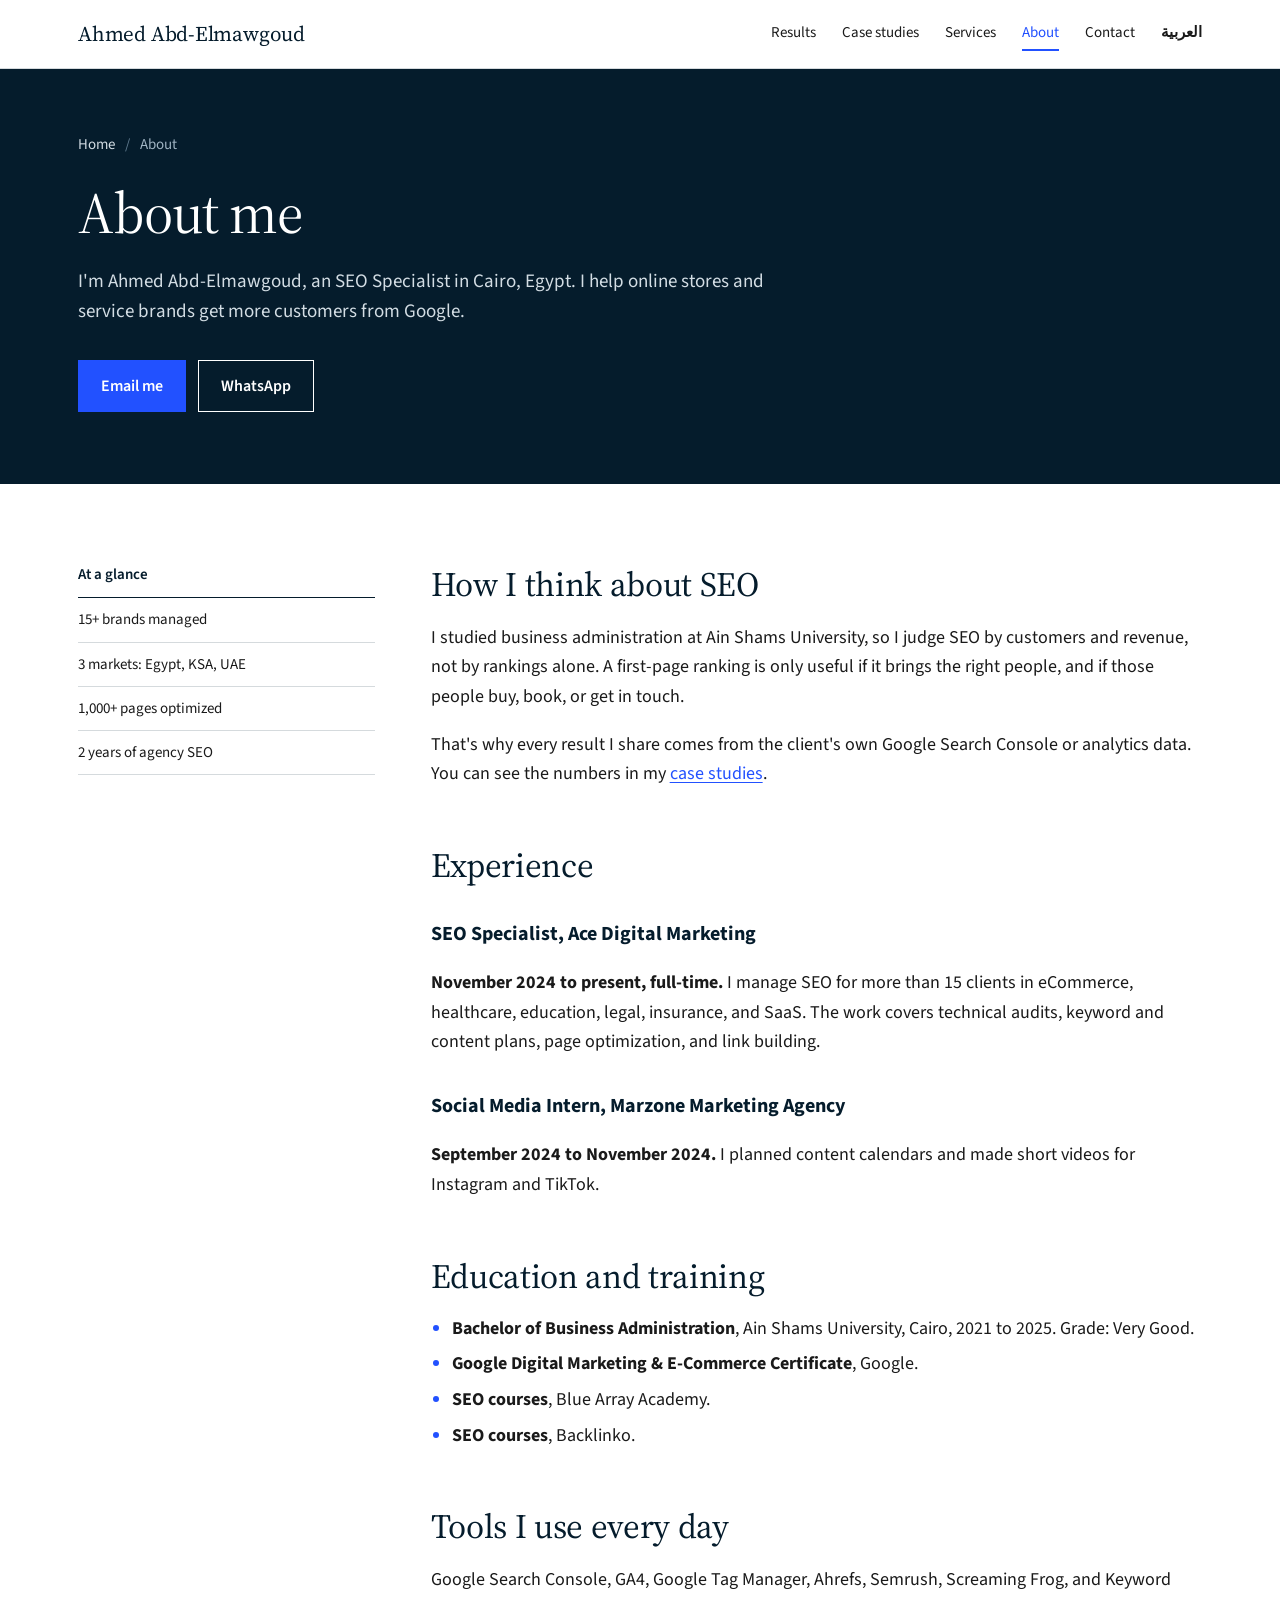
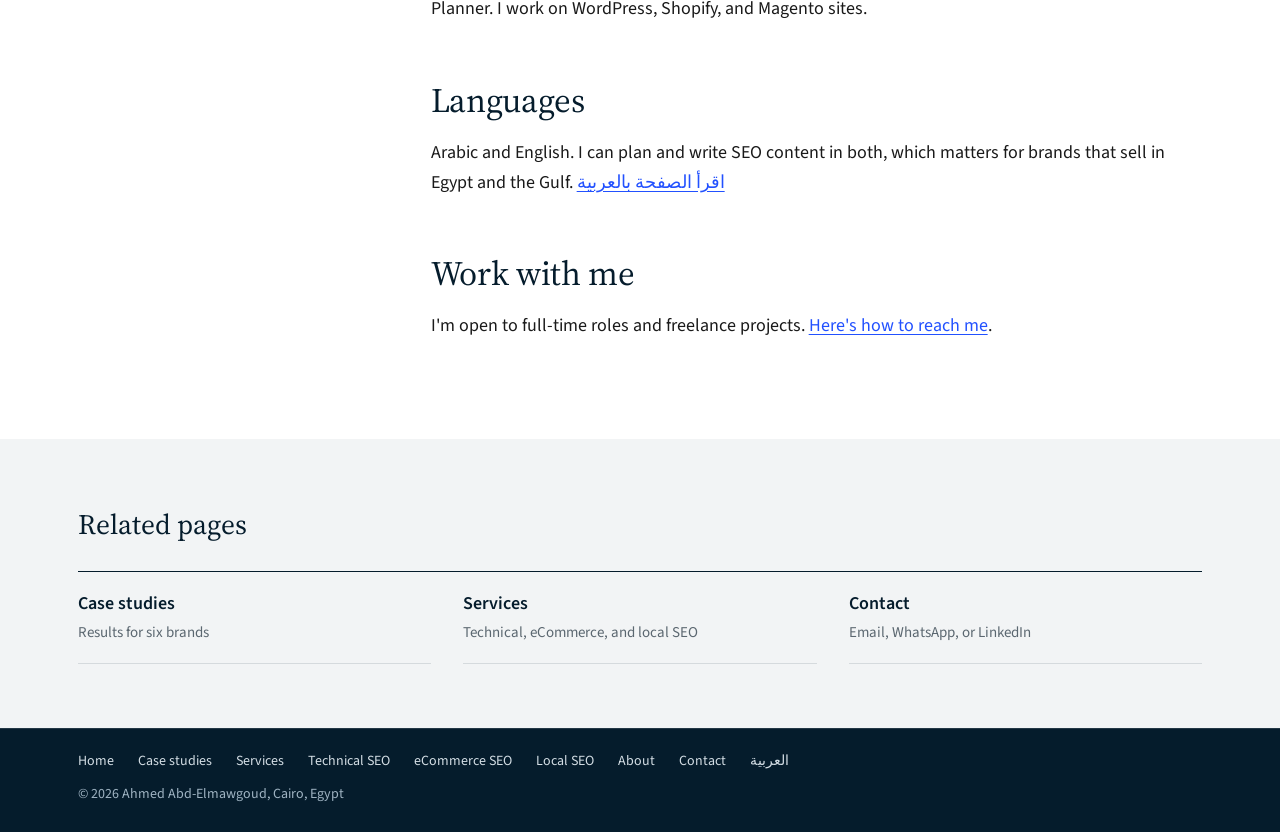
==== about/index.html @ dc8d6343 "SEO: add case studies, services, about, contact and Arabic pages; update sitemap, robots.txt, hrefla" ====
<!doctype html>
<html lang="en">
<head>
<meta charset="utf-8">
<meta name="viewport" content="width=device-width, initial-scale=1, viewport-fit=cover">
<title>About Ahmed Abd-Elmawgoud, SEO Specialist in Cairo</title>
<meta name="description" content="Ahmed Abd-Elmawgoud is an SEO Specialist at Ace Digital Marketing in Cairo, with a business degree from Ain Shams University and 15+ client brands in Egypt, Saudi Arabia, and the UAE.">
<meta name="robots" content="index, follow">
<link rel="canonical" href="https://ahmedelmawgod.github.io/about/">
<meta property="og:type" content="website">
<meta property="og:site_name" content="Ahmed Abd-Elmawgoud">
<meta property="og:locale" content="en_US">
<meta property="og:url" content="https://ahmedelmawgod.github.io/about/">
<meta property="og:title" content="About Ahmed Abd-Elmawgoud, SEO Specialist in Cairo">
<meta property="og:description" content="Ahmed Abd-Elmawgoud is an SEO Specialist at Ace Digital Marketing in Cairo, with a business degree from Ain Shams University and 15+ client brands in Egypt, Saudi Arabia, and the UAE.">
<meta name="twitter:card" content="summary">
<meta name="theme-color" content="#051C2C">
<link rel="icon" href="data:image/svg+xml,<svg xmlns='http://www.w3.org/2000/svg' viewBox='0 0 64 64'><rect width='64' height='64' fill='%23051C2C'/><rect x='0' y='56' width='64' height='8' fill='%232251FF'/><text x='32' y='42' font-size='28' font-family='Georgia,serif' fill='%23FFFFFF' text-anchor='middle'>AA</text></svg>">
<link rel="preconnect" href="https://fonts.googleapis.com">
<link rel="preconnect" href="https://fonts.gstatic.com" crossorigin>
<link href="https://fonts.googleapis.com/css2?family=Source+Sans+3:wght@400;600;700&family=Source+Serif+4:opsz,wght@8..60,400;8..60,600&display=swap" rel="stylesheet">
<link rel="stylesheet" href="/assets/site.css">
<script type="application/ld+json">
{"@context": "https://schema.org", "@graph": [{"@type": "ProfilePage", "url": "https://ahmedelmawgod.github.io/about/", "name": "About Ahmed Abd-Elmawgoud", "inLanguage": "en", "mainEntity": {"@id": "https://ahmedelmawgod.github.io/#person"}}, {"@type": "Person", "name": "Ahmed Abd-Elmawgoud", "url": "https://ahmedelmawgod.github.io/", "jobTitle": "SEO Specialist", "address": {"@type": "PostalAddress", "addressLocality": "Cairo", "addressCountry": "EG"}, "email": "mailto:ahmedelmawgod@gmail.com", "telephone": "+201146441648", "worksFor": {"@type": "Organization", "name": "Ace Digital Marketing"}, "alumniOf": {"@type": "CollegeOrUniversity", "name": "Ain Shams University"}, "hasCredential": [{"@type": "EducationalOccupationalCredential", "name": "Bachelor of Business Administration", "credentialCategory": "degree", "recognizedBy": {"@type": "CollegeOrUniversity", "name": "Ain Shams University"}}, {"@type": "EducationalOccupationalCredential", "name": "Google Digital Marketing & E-Commerce Certificate", "credentialCategory": "certificate", "recognizedBy": {"@type": "Organization", "name": "Google"}}], "knowsLanguage": ["ar", "en"], "sameAs": ["https://www.linkedin.com/in/ahmedelmawgod/"], "knowsAbout": ["Search Engine Optimization", "Technical SEO", "eCommerce SEO", "Local SEO", "Content Strategy"], "@id": "https://ahmedelmawgod.github.io/#person"}, {"@type": "BreadcrumbList", "itemListElement": [{"@type": "ListItem", "position": 1, "name": "Home", "item": "https://ahmedelmawgod.github.io/"}, {"@type": "ListItem", "position": 2, "name": "About", "item": "https://ahmedelmawgod.github.io/about/"}]}]}
</script>
</head>
<body id="top">
<a class="skip" href="#main">Skip to content</a>
<header class="site-head">
  <div class="wrap">
    <a class="brand" href="/">Ahmed Abd-Elmawgoud</a>
    <div class="head-right">
    <nav class="nav" aria-label="Main">
      <a href="/#results">Results</a>
      <a href="/case-studies/">Case studies</a>
      <a href="/services/">Services</a>
      <a href="/about/" class="active" aria-current="page">About</a>
      <a href="/contact/">Contact</a>
      <a class="lang" href="/ar/" hreflang="ar" lang="ar">العربية</a>
    </nav>
    </div>
  </div>
</header>
<main id="main">
  <div class="page-hero">
    <div class="wrap">
      <nav class="crumbs" aria-label="Breadcrumb"><ol><li><a href="/">Home</a></li><li aria-current="page">About</li></ol></nav>
      <h1>About me</h1>
      <p class="lede">I'm Ahmed Abd-Elmawgoud, an SEO Specialist in Cairo, Egypt. I help online stores and service brands get more customers from Google.</p>
      <div class="actions">
        <a class="btn primary" href="mailto:ahmedelmawgod@gmail.com">Email me</a>
        <a class="btn" href="https://wa.me/201146441648" rel="noopener">WhatsApp</a>
      </div>
    </div>
  </div>

  <div class="page-body">
    <div class="wrap layout">
      <aside class="side"><div class="sticky">
        <h2>At a glance</h2>
        <ul>
          <li><a href="/case-studies/">15+ brands managed</a></li>
          <li><a href="/case-studies/">3 markets: Egypt, KSA, UAE</a></li>
          <li><a href="/services/ecommerce-seo/">1,000+ pages optimized</a></li>
          <li><a href="#experience">2 years of agency SEO</a></li>
        </ul>
      </div></aside>
      <div class="prose">
        <h2>How I think about SEO</h2>
        <p>I studied business administration at Ain Shams University, so I judge SEO by customers and revenue, not by rankings alone. A first-page ranking is only useful if it brings the right people, and if those people buy, book, or get in touch.</p>
        <p>That's why every result I share comes from the client's own Google Search Console or analytics data. You can see the numbers in my <a href="/case-studies/">case studies</a>.</p>

        <h2 id="experience">Experience</h2>
        <h3>SEO Specialist, Ace Digital Marketing</h3>
        <p><strong>November 2024 to present, full-time.</strong> I manage SEO for more than 15 clients in eCommerce, healthcare, education, legal, insurance, and SaaS. The work covers technical audits, keyword and content plans, page optimization, and link building.</p>
        <h3>Social Media Intern, Marzone Marketing Agency</h3>
        <p><strong>September 2024 to November 2024.</strong> I planned content calendars and made short videos for Instagram and TikTok.</p>

        <h2>Education and training</h2>
        <ul>
          <li><strong>Bachelor of Business Administration</strong>, Ain Shams University, Cairo, 2021 to 2025. Grade: Very Good.</li>
          <li><strong>Google Digital Marketing &amp; E-Commerce Certificate</strong>, Google.</li>
          <li><strong>SEO courses</strong>, Blue Array Academy.</li>
          <li><strong>SEO courses</strong>, Backlinko.</li>
        </ul>

        <h2>Tools I use every day</h2>
        <p>Google Search Console, GA4, Google Tag Manager, Ahrefs, Semrush, Screaming Frog, and Keyword Planner. I work on WordPress, Shopify, and Magento sites.</p>

        <h2>Languages</h2>
        <p>Arabic and English. I can plan and write SEO content in both, which matters for brands that sell in Egypt and the Gulf. <a href="/ar/" hreflang="ar" lang="ar">اقرأ الصفحة بالعربية</a></p>

        <h2>Work with me</h2>
        <p>I'm open to full-time roles and freelance projects. <a href="/contact/">Here's how to reach me</a>.</p>
      </div>
    </div>
  </div>
  <section class="related" aria-labelledby="rel-h">
    <div class="wrap">
      <h2 id="rel-h">Related pages</h2>
      <ul>
      <li><a href="/case-studies/">Case studies<span>Results for six brands</span></a></li>
      <li><a href="/services/">Services<span>Technical, eCommerce, and local SEO</span></a></li>
      <li><a href="/contact/">Contact<span>Email, WhatsApp, or LinkedIn</span></a></li>
      </ul>
    </div>
  </section>
</main>
<footer class="site-foot">
  <div class="wrap">
    <nav class="foot-links" aria-label="Footer"><a href="/">Home</a><a href="/case-studies/">Case studies</a><a href="/services/">Services</a><a href="/services/technical-seo/">Technical SEO</a><a href="/services/ecommerce-seo/">eCommerce SEO</a><a href="/services/local-seo/">Local SEO</a><a href="/about/">About</a><a href="/contact/">Contact</a><a href="/ar/" hreflang="ar" lang="ar">العربية</a></nav>
    <div>© 2026 Ahmed Abd-Elmawgoud, Cairo, Egypt</div>
  </div>
</footer>
</body>
</html>
---- assets/site.css ----
:root{
  --navy:#051C2C;
  --navy-2:#0B2A40;
  --blue:#2251FF;
  --cyan:#00A9F4;
  --ink:#1A1A1A;
  --muted:#5B6770;
  --rule:#D5DADD;
  --paper:#FFFFFF;
  --mist:#F2F4F5;
  --serif:"Source Serif 4", Georgia, "Times New Roman", serif;
  --sans:"Source Sans 3", "Segoe UI", Arial, sans-serif;
  --wrap:1180px;
  color-scheme:light;
  box-sizing:border-box;
  padding-top:env(safe-area-inset-top,0px);
  padding-bottom:env(safe-area-inset-bottom,0px);
}
*,*::before,*::after{box-sizing:inherit}
html{scroll-behavior:smooth;scroll-padding-top:calc(72px + env(safe-area-inset-top,0px))}
@media (prefers-reduced-motion:reduce){html{scroll-behavior:auto}}
body{margin:0;background:var(--paper);color:var(--ink);font-family:var(--sans);font-size:18px;line-height:1.55;-webkit-font-smoothing:antialiased}
img{max-width:100%}
a{color:var(--blue);text-underline-offset:3px}
a:hover{color:var(--navy)}
:focus-visible{outline:3px solid var(--cyan);outline-offset:3px}
.wrap{max-width:var(--wrap);margin:0 auto;padding:0 28px}
.skip{position:absolute;left:-9999px}
.skip:focus{left:16px;top:16px;background:#fff;padding:8px 12px;z-index:10}

/* Header */
.site-head{position:sticky;top:0;z-index:5;background:var(--paper);border-bottom:1px solid var(--rule)}
.site-head .wrap{display:flex;flex-wrap:wrap;align-items:center;justify-content:space-between;gap:10px 32px;min-height:68px;padding-top:10px;padding-bottom:10px}
.brand{font-family:var(--serif);font-size:21px;color:var(--navy);text-decoration:none;letter-spacing:-.01em}
.brand:hover{color:var(--navy)}
.nav{display:flex;flex-wrap:wrap;gap:4px 26px;font-size:15px}
.nav a{color:var(--ink);text-decoration:none;padding:4px 0;border-bottom:2px solid transparent}
.nav a:hover{color:var(--blue);border-bottom-color:var(--blue)}

/* Hero */
.hero{background:var(--navy);color:#fff;position:relative;overflow:hidden}
.hero::after{content:"";position:absolute;right:-12%;top:-30%;width:58%;height:160%;background:linear-gradient(115deg,transparent 0 48%,rgba(34,81,255,.22) 48% 49%,transparent 49% 60%,rgba(0,169,244,.14) 60% 60.6%,transparent 60.6%);pointer-events:none}
.hero .wrap{position:relative;z-index:1;display:grid;grid-template-columns:minmax(0,1.65fr) minmax(0,1fr);gap:64px;padding-top:88px;padding-bottom:96px;align-items:end}
.kicker{margin:0 0 22px;font-size:16px;color:#9FB3C2}
.kicker b{color:#fff;font-weight:600}
.hero h1{font-family:var(--serif);font-weight:400;font-size:clamp(38px,5.4vw,66px);line-height:1.06;letter-spacing:-.02em;margin:0 0 28px;max-width:15em}
.hero p.lede{font-size:19px;line-height:1.6;color:#D3DDE4;max-width:36em;margin:0 0 36px}
.actions{display:flex;flex-wrap:wrap;gap:12px}
.btn{display:inline-block;font-weight:600;font-size:16px;padding:13px 22px;text-decoration:none;border:1px solid #fff;color:#fff}
.btn:hover{background:#fff;color:var(--navy)}
.btn.primary{background:var(--blue);border-color:var(--blue)}
.btn.primary:hover{background:#fff;border-color:#fff;color:var(--navy)}
.glance{border-top:2px solid var(--cyan)}
.glance h2{font-family:var(--sans);font-size:15px;font-weight:600;color:#9FB3C2;margin:14px 0 6px}
.glance dl{margin:0}
.glance div{display:grid;grid-template-columns:5.2em 1fr;gap:16px;align-items:baseline;padding:14px 0;border-bottom:1px solid rgba(255,255,255,.16)}
.glance dt{font-family:var(--serif);font-size:34px;line-height:1;color:#fff}
.glance dd{margin:0;font-size:16px;color:#D3DDE4;line-height:1.35}

/* Sections */
section{padding:96px 0}
section.alt{background:var(--mist)}
.sec-head{display:grid;grid-template-columns:minmax(0,1fr) minmax(0,2.4fr);gap:48px;margin-bottom:48px}
.sec-label{font-size:16px;font-weight:600;color:var(--blue);padding-top:12px;border-top:2px solid var(--blue);align-self:start}
.sec-head h2{font-family:var(--serif);font-weight:400;font-size:clamp(30px,3.6vw,44px);line-height:1.14;letter-spacing:-.015em;color:var(--navy);margin:0 0 14px;max-width:20em}
.sec-head p{margin:0;color:var(--muted);max-width:40em}

/* Exhibit */
.exhibit{border-top:1px solid var(--navy);padding-top:18px}
.ex-title{display:flex;flex-wrap:wrap;gap:4px 14px;align-items:baseline;margin:0 0 4px}
.ex-num{font-weight:700;font-size:15px;color:var(--blue)}
.ex-title h3{font-family:var(--serif);font-weight:600;font-size:21px;color:var(--navy);margin:0}
.ex-sub{margin:0 0 26px;color:var(--muted);font-size:16px}
.ex-scroll{overflow-x:auto}
.ex-table{width:100%;min-width:640px;border-collapse:collapse;font-size:16px}
.ex-table th{text-align:left;font-weight:600;color:var(--muted);font-size:14px;padding:0 12px 10px 0;border-bottom:1px solid var(--rule)}
.ex-table td{padding:16px 12px 16px 0;border-bottom:1px solid var(--rule);vertical-align:middle}
.ex-table td.client{font-weight:600;color:var(--navy);white-space:nowrap}
.ex-table td.client span{display:block;font-weight:400;color:var(--muted);font-size:14px}
.ex-table td.num{font-variant-numeric:tabular-nums;white-space:nowrap}
.ex-table .barcell{width:46%}
.bar{display:flex;align-items:center;gap:12px}
.bar i{display:block;height:22px;background:var(--navy);min-width:4px}
.bar.lead i{background:var(--blue)}
.bar b{font-variant-numeric:tabular-nums;color:var(--navy);white-space:nowrap}
.bar.lead b{color:var(--blue)}
.source{margin:16px 0 0;font-size:14px;color:var(--muted)}

/* Cases */
.cases{display:grid;grid-template-columns:repeat(3,minmax(0,1fr));gap:56px 40px}
.case{border-top:1px solid var(--navy);padding-top:20px;display:flex;flex-direction:column}
.case h3{font-family:var(--serif);font-weight:600;font-size:24px;color:var(--navy);margin:0}
.case .sector{margin:2px 0 18px;color:var(--muted);font-size:15px}
.case .result{font-family:var(--serif);font-size:30px;line-height:1.15;color:var(--blue);margin:0 0 18px}
.case .result small{display:block;font-family:var(--sans);font-size:15px;color:var(--ink);margin-top:4px}
.metrics{margin:0 0 18px;font-size:15px}
.metrics div{display:flex;justify-content:space-between;gap:16px;padding:8px 0;border-bottom:1px solid var(--rule)}
.metrics dt{color:var(--muted)}
.metrics dd{margin:0;font-weight:600;font-variant-numeric:tabular-nums;color:var(--navy);text-align:right}
.case .did{margin:auto 0 0;font-size:15px;color:var(--ink)}
.case .did strong{color:var(--navy)}
.more{margin-top:48px;padding-top:20px;border-top:1px solid var(--rule);display:flex;flex-wrap:wrap;justify-content:space-between;align-items:center;gap:16px}
.more p{margin:0;color:var(--muted)}
.link-strong{font-weight:600;color:var(--blue);text-decoration:none;border-bottom:2px solid var(--blue);padding-bottom:2px}
.link-strong:hover{color:var(--navy);border-color:var(--navy)}

/* Capabilities */
.caps{display:grid;grid-template-columns:repeat(3,minmax(0,1fr));gap:40px}
.cap{border-top:4px solid var(--navy);padding-top:22px}
.cap:nth-child(2){border-top-color:var(--blue)}
.cap:nth-child(3){border-top-color:var(--cyan)}
.cap h3{font-family:var(--serif);font-weight:600;font-size:23px;color:var(--navy);margin:0 0 12px}
.cap p{margin:0;color:var(--ink)}
.tools{margin-top:56px;display:grid;grid-template-columns:minmax(0,1fr) minmax(0,2.4fr);gap:48px;align-items:start}
.tools h3{margin:0;font-size:16px;font-weight:600;color:var(--navy)}
.tools ul{list-style:none;margin:0;padding:0;display:flex;flex-wrap:wrap;gap:10px}
.tools li{border:1px solid var(--rule);background:var(--paper);padding:7px 14px;font-size:15px}

/* Timeline (experience + education share the row pattern) */
.rows{border-top:1px solid var(--navy)}
.row{display:grid;grid-template-columns:minmax(0,1fr) minmax(0,2.4fr);gap:48px;padding:30px 0;border-bottom:1px solid var(--rule)}
.when{font-variant-numeric:tabular-nums;color:var(--muted);font-size:16px}
.when b{display:block;color:var(--navy);font-weight:600}
.row h3{font-family:var(--serif);font-weight:600;font-size:24px;line-height:1.25;color:var(--navy);margin:0 0 2px}
.row .org{margin:0 0 12px;font-weight:600;color:var(--blue)}
.row p{margin:0;max-width:44em}
.tag{display:inline-block;margin-top:12px;font-size:14px;color:var(--navy);background:var(--mist);padding:4px 10px}
section.alt .tag{background:var(--paper)}
.now{display:inline-block;font-family:var(--sans);margin-left:8px;font-size:13px;font-weight:600;color:#fff;background:var(--blue);padding:2px 8px;vertical-align:middle}

.edu-grid{display:grid;grid-template-columns:minmax(0,1fr) minmax(0,2.4fr);gap:48px}
.sub-h{font-size:16px;font-weight:600;color:var(--navy);margin:0;padding-top:30px}
.certs{list-style:none;margin:0;padding:0;border-top:1px solid var(--navy)}
.certs li{display:grid;grid-template-columns:minmax(0,1fr) auto;gap:16px;padding:18px 0;border-bottom:1px solid var(--rule)}
.certs b{font-weight:600;color:var(--navy)}
.certs span{color:var(--muted);font-size:15px;text-align:right}
.row .edu-note{margin:28px 0 0;padding-left:20px;border-left:4px solid var(--cyan);font-family:var(--serif);font-size:20px;line-height:1.5;color:var(--navy);max-width:34em}

/* Contact */
.contact{background:var(--navy);color:#fff}
.contact .wrap{display:grid;grid-template-columns:minmax(0,1.6fr) minmax(0,1fr);gap:64px;align-items:end}
.contact h2{font-family:var(--serif);font-weight:400;font-size:clamp(34px,4.4vw,54px);line-height:1.08;letter-spacing:-.02em;margin:0 0 20px}
.contact p{color:#D3DDE4;margin:0 0 32px;max-width:32em}
.channels{list-style:none;margin:0;padding:0;border-top:2px solid var(--cyan)}
.channels li{display:flex;justify-content:space-between;gap:16px;padding:16px 0;border-bottom:1px solid rgba(255,255,255,.16);font-size:16px}
.channels span{color:#9FB3C2}
.channels a{color:#fff;font-weight:600;text-decoration:none;word-break:break-all;text-align:right}
.channels a:hover{color:var(--cyan)}
.site-foot{background:var(--navy);color:#9FB3C2;font-size:14px;border-top:1px solid rgba(255,255,255,.12)}
.site-foot .wrap{padding-top:22px;padding-bottom:26px}

/* Header CV button */
.head-right{display:flex;flex-wrap:wrap;align-items:center;gap:10px 28px}
.nav a.active{color:var(--blue);border-bottom-color:var(--blue)}
.cv-btn{font:600 14px var(--sans);color:var(--navy);background:none;border:1px solid var(--navy);padding:7px 14px;cursor:pointer}
.cv-btn:hover{background:var(--navy);color:#fff}
.contact .cv-btn{color:#fff;border-color:#fff;font-size:16px;padding:13px 22px}
.contact .cv-btn:hover{background:#fff;color:var(--navy)}

/* Small exhibits */
.ex-pair{display:grid;grid-template-columns:minmax(0,1.5fr) minmax(0,1fr);gap:48px;margin-top:64px}
.ex-pair .exhibit h3{font-size:19px}
.scale{position:relative;height:120px;margin:8px 6px 0}
.scale .p1{position:absolute;left:0;top:28px;width:50%;height:36px;background:var(--mist)}
.scale .p1 span,.scale .p2{position:absolute;top:8px;font-size:14px;color:var(--muted)}
.scale .p1 span{left:10px;top:-22px;color:var(--navy);font-weight:600}
.scale .p2{left:calc(50% + 10px);top:6px}
.scale .track{position:absolute;left:0;right:0;top:64px;height:1px;background:var(--navy)}
.scale .fold{position:absolute;left:50%;top:22px;height:50px;border-left:1px dashed var(--muted)}
.scale .tick{position:absolute;top:72px;transform:translateX(-50%);font-size:13px;color:var(--muted);font-variant-numeric:tabular-nums}
.scale .move{position:absolute;top:45px;height:2px;background:var(--blue);left:34.7%;width:33.2%}
.scale .move::before{content:"";position:absolute;left:-2px;top:-5px;border:6px solid transparent;border-right:9px solid var(--blue);border-left:0}
.scale .dot{position:absolute;top:36px;width:20px;height:20px;border-radius:50%;transform:translateX(-50%)}
.scale .dot.before{left:67.9%;border:2px solid var(--navy);background:#fff}
.scale .dot.after{left:34.7%;background:var(--blue)}
.scale .val{position:absolute;top:96px;transform:translateX(-50%);font-weight:700;font-size:15px;font-variant-numeric:tabular-nums;white-space:nowrap}
.scale .val.before{left:67.9%;color:var(--navy)}
.scale .val.after{left:34.7%;color:var(--blue)}
.cols{display:flex;align-items:flex-end;gap:28px;height:150px;padding:0 4px;border-bottom:1px solid var(--navy)}
.col{display:flex;flex-direction:column;align-items:center;justify-content:flex-end;height:100%;width:72px}
.col b{font-variant-numeric:tabular-nums;margin-bottom:6px;color:var(--navy)}
.col i{display:block;width:100%;background:var(--navy);height:var(--h)}
.col.lead b{color:var(--blue)}.col.lead i{background:var(--blue)}
.col-labels{display:flex;gap:28px;padding:8px 4px 0;font-size:14px;color:var(--muted)}
.col-labels span{width:72px;text-align:center}
.delta{margin-left:auto;align-self:center;font-family:var(--serif);font-size:30px;color:var(--blue)}

/* Approach */
.approach{margin-top:72px}
.approach > h3{font-family:var(--serif);font-weight:400;font-size:28px;color:var(--navy);margin:0 0 28px}
.steps{list-style:none;margin:0;padding:0;display:grid;grid-template-columns:repeat(4,minmax(0,1fr));counter-reset:step}
.steps li{counter-increment:step;padding:0 24px 0 0;position:relative}
.steps li::before{content:counter(step);display:flex;align-items:center;justify-content:center;width:40px;height:40px;border-radius:50%;background:var(--navy);color:#fff;font:600 17px var(--sans);position:relative;z-index:1;margin-bottom:18px}
.steps li::after{content:"";position:absolute;left:40px;right:0;top:20px;height:1px;background:var(--rule)}
.steps li:last-child::after{display:none}
.steps li:last-child::before{background:var(--blue)}
.steps h4{margin:0 0 6px;font-size:18px;color:var(--navy)}
.steps p{margin:0;font-size:16px;color:var(--ink)}

/* One orchestrated reveal: exhibit bars grow when the exhibit scrolls into view */
.bar i{width:var(--w)}
.anim .bar i{width:0;transition:width 1s cubic-bezier(.2,.7,.2,1)}
.anim .bar b{opacity:0;transition:opacity .4s .7s}
.anim .exhibit.in .bar i{width:var(--w)}
.anim .exhibit.in .bar b{opacity:1}
.anim .exhibit.in tr:nth-child(2) .bar i{transition-delay:.08s}
.anim .exhibit.in tr:nth-child(3) .bar i{transition-delay:.16s}
.anim .exhibit.in tr:nth-child(4) .bar i{transition-delay:.24s}
.anim .exhibit.in tr:nth-child(5) .bar i{transition-delay:.32s}

/* Responsive */
@media (max-width:960px){
  .hero .wrap,.contact .wrap{grid-template-columns:1fr;gap:48px}
  .cases{grid-template-columns:repeat(2,minmax(0,1fr))}
  .caps{grid-template-columns:1fr}
  .sec-head,.tools,.row,.edu-grid{grid-template-columns:1fr;gap:14px}
  .sec-label{justify-self:start;padding-right:24px}
  .sub-h{padding-top:0}
  .ex-pair{grid-template-columns:1fr}
  .steps{grid-template-columns:repeat(2,minmax(0,1fr));gap:36px 0}
  .steps li:nth-child(2)::after{display:none}
}
@media (max-width:640px){
  body{font-size:17px}
  .wrap{padding:0 20px}
  section{padding:68px 0}
  .hero .wrap{padding-top:60px;padding-bottom:68px}
  .cases{grid-template-columns:1fr;gap:44px}
  .nav{gap:2px 18px;font-size:14px}
  .site-head{position:static}
  .certs li{grid-template-columns:1fr;gap:2px}
  .certs span{text-align:left}
  .channels li{flex-direction:column;gap:2px}
  .channels a{text-align:left}
  .ex-table{min-width:0}
  .ex-table th:nth-child(n+2):not(.barcell),.ex-table td:nth-child(n+2):not(.barcell){display:none}
  .ex-table .barcell{width:58%}
  .steps{grid-template-columns:1fr;gap:28px}
  .steps li::after{display:none}
  .cv-btn.head{display:none}
}

/* Print: the page doubles as a one-page-style CV */
@media print{
  @page{margin:14mm}
  :root{padding:0}
  body{font-size:11pt;color:#000}
  .head-right,.skip,.actions,.more,.hero::after,.site-foot{display:none!important}
  .site-head{position:static;border-bottom:2px solid var(--navy);margin-bottom:12pt}
  .site-head .wrap{min-height:0;padding:0 0 8pt}
  .brand{font-size:22pt}
  .hero,.contact{background:#fff!important;color:#000}
  .hero .wrap{padding:0 0 18pt;grid-template-columns:1.6fr 1fr;gap:24pt}
  .hero h1{font-size:24pt;color:var(--navy)}
  .hero p.lede,.contact p,.glance dd,.kicker,.channels span{color:#333}
  .kicker b,.glance dt,.contact h2,.channels a{color:var(--navy)}
  .glance div,.channels li{border-color:#ccc}
  section{padding:18pt 0;background:#fff!important}
  .wrap{max-width:none;padding:0}
  .sec-head{margin-bottom:14pt}
  .sec-head h2{font-size:17pt}
  .contact h2{font-size:18pt}
  .bar i{width:var(--w)!important;-webkit-print-color-adjust:exact;print-color-adjust:exact}
  .bar b{opacity:1!important}
  .col i,.scale .p1,.scale .move,.scale .dot.after,.steps li::before,.now,.tag{-webkit-print-color-adjust:exact;print-color-adjust:exact}
  .case,.row,.exhibit,.cap,.steps li,.certs li{break-inside:avoid}
  .ex-pair,.approach,.edu-note,.tools{display:none!important}
  .cases{grid-template-columns:repeat(3,minmax(0,1fr))!important;gap:14pt 16pt}
  .caps{grid-template-columns:repeat(3,minmax(0,1fr))!important;gap:16pt}
  .sec-head,.row,.edu-grid{grid-template-columns:1fr 2.6fr!important;gap:16pt}
  .case h3,.row h3{font-size:13pt}.case .result{font-size:14pt;margin-bottom:6pt}
  .case .sector{margin-bottom:6pt}.metrics{margin-bottom:6pt;font-size:9.5pt}.case .did,.cap p{font-size:9.5pt}
  .row{padding:10pt 0}.cap h3{font-size:13pt}
  .ex-table{font-size:10pt}.ex-table td{padding:7pt 8pt 7pt 0}
  .glance dt{font-size:20pt}.glance div{padding:6pt 0}
}

/* ---------- Inner pages ---------- */
.site-head .brand{white-space:nowrap}
.page-hero{background:var(--navy);color:#fff}
.page-hero .wrap{padding-top:64px;padding-bottom:72px}
.crumbs{margin:0 0 26px;font-size:15px;color:#9FB3C2}
.crumbs ol{list-style:none;margin:0;padding:0;display:flex;flex-wrap:wrap;gap:4px 10px}
.crumbs li+li::before{content:"/";margin-right:10px;color:#5F7A8E}
.crumbs a{color:#D3DDE4;text-decoration:none}
.crumbs a:hover{color:#fff;text-decoration:underline}
.page-hero h1{font-family:var(--serif);font-weight:400;font-size:clamp(36px,5vw,58px);line-height:1.08;letter-spacing:-.02em;margin:0 0 22px;max-width:16em}
.page-hero .lede{font-size:19px;line-height:1.6;color:#D3DDE4;max-width:38em;margin:0}
.page-hero .actions{margin-top:32px}
.page-body{padding:80px 0}
.layout{display:grid;grid-template-columns:minmax(0,1fr) minmax(0,2.6fr);gap:56px}
.side{font-size:15px;color:var(--muted)}
.side .sticky{position:sticky;top:96px}
.side h2{font:600 15px var(--sans);color:var(--navy);margin:0 0 12px}
.side ul{list-style:none;margin:0 0 28px;padding:0;border-top:1px solid var(--navy)}
.side li{border-bottom:1px solid var(--rule)}
.side li a{display:block;padding:10px 0;color:var(--ink);text-decoration:none}
.side li a:hover{color:var(--blue)}
.prose{max-width:44em}
.prose h2{font-family:var(--serif);font-weight:400;font-size:clamp(26px,3vw,34px);line-height:1.18;color:var(--navy);margin:56px 0 16px;letter-spacing:-.01em}
.prose h2:first-child{margin-top:0}
.prose h3{font-size:20px;color:var(--navy);margin:34px 0 8px}
.prose p,.prose li{font-size:18px;line-height:1.65}
.prose ul,.prose ol{padding-left:1.2em}
.prose li{margin:6px 0}
.prose li::marker{color:var(--blue)}
.prose .callout{margin:32px 0;padding:4px 0 4px 20px;border-left:4px solid var(--cyan);font-family:var(--serif);font-size:21px;line-height:1.5;color:var(--navy)}
.case-full{padding:48px 0;border-top:1px solid var(--rule)}
.case-full:first-of-type{border-top:2px solid var(--navy);padding-top:36px}
.case-full h2{margin-top:0}
.case-full .sector{color:var(--muted);margin:-6px 0 22px}
.case-full .big{font-family:var(--serif);font-size:clamp(34px,4vw,46px);color:var(--blue);line-height:1;margin:0 0 6px}
.case-full .big small{display:block;font-family:var(--sans);font-size:15px;color:var(--muted);margin-top:8px}
.stat-table{width:100%;border-collapse:collapse;margin:22px 0 24px;font-size:16px}
.stat-table th,.stat-table td{text-align:left;padding:11px 12px 11px 0;border-bottom:1px solid var(--rule);font-variant-numeric:tabular-nums}
.stat-table thead th{border-bottom:1px solid var(--navy);font-weight:600;color:var(--navy);font-size:15px}
.stat-table td:last-child,.stat-table th:last-child{text-align:right;padding-right:0}
.related{background:var(--mist);padding:64px 0}
.related h2{font-family:var(--serif);font-weight:400;font-size:28px;color:var(--navy);margin:0 0 24px}
.related ul{list-style:none;margin:0;padding:0;display:grid;grid-template-columns:repeat(3,minmax(0,1fr));gap:0 32px;border-top:1px solid var(--navy)}
.related li{border-bottom:1px solid var(--rule)}
.related a{display:block;padding:18px 0;text-decoration:none;color:var(--navy);font-weight:600}
.related a span{display:block;font-weight:400;color:var(--muted);font-size:15px;margin-top:4px}
.related a:hover{color:var(--blue)}
.svc-list{list-style:none;margin:0;padding:0;border-top:2px solid var(--navy)}
.svc-list li{display:grid;grid-template-columns:minmax(0,1fr) minmax(0,2fr);gap:32px;padding:32px 0;border-bottom:1px solid var(--rule)}
.svc-list h2{margin:0;font-size:28px}
.svc-list p{margin:0 0 12px}
.foot-links{display:flex;flex-wrap:wrap;gap:6px 24px;margin-bottom:12px}
.foot-links a{color:#D3DDE4;text-decoration:none}
.foot-links a:hover{color:#fff;text-decoration:underline}
.lang{font-weight:600}
[dir="rtl"] body{font-family:"Noto Sans Arabic","Segoe UI",Tahoma,sans-serif}
[dir="rtl"] .hero h1,[dir="rtl"] .sec-head h2,[dir="rtl"] .contact h2,[dir="rtl"] .page-hero h1,[dir="rtl"] .glance dt{font-family:"Noto Naskh Arabic",Georgia,serif;letter-spacing:0}
[dir="rtl"] .glance div{grid-template-columns:5.6em 1fr}
[dir="rtl"] .channels a{text-align:left;direction:ltr}
[dir="rtl"] .crumbs li+li::before{margin-right:0;margin-left:10px}
@media (max-width:960px){
  .layout{grid-template-columns:1fr;gap:32px}
  .side .sticky{position:static}
  .related ul{grid-template-columns:1fr}
  .svc-list li{grid-template-columns:1fr;gap:12px}
}
@media (max-width:640px){
  .page-hero .wrap{padding-top:44px;padding-bottom:52px}
  .page-body{padding:56px 0}
}
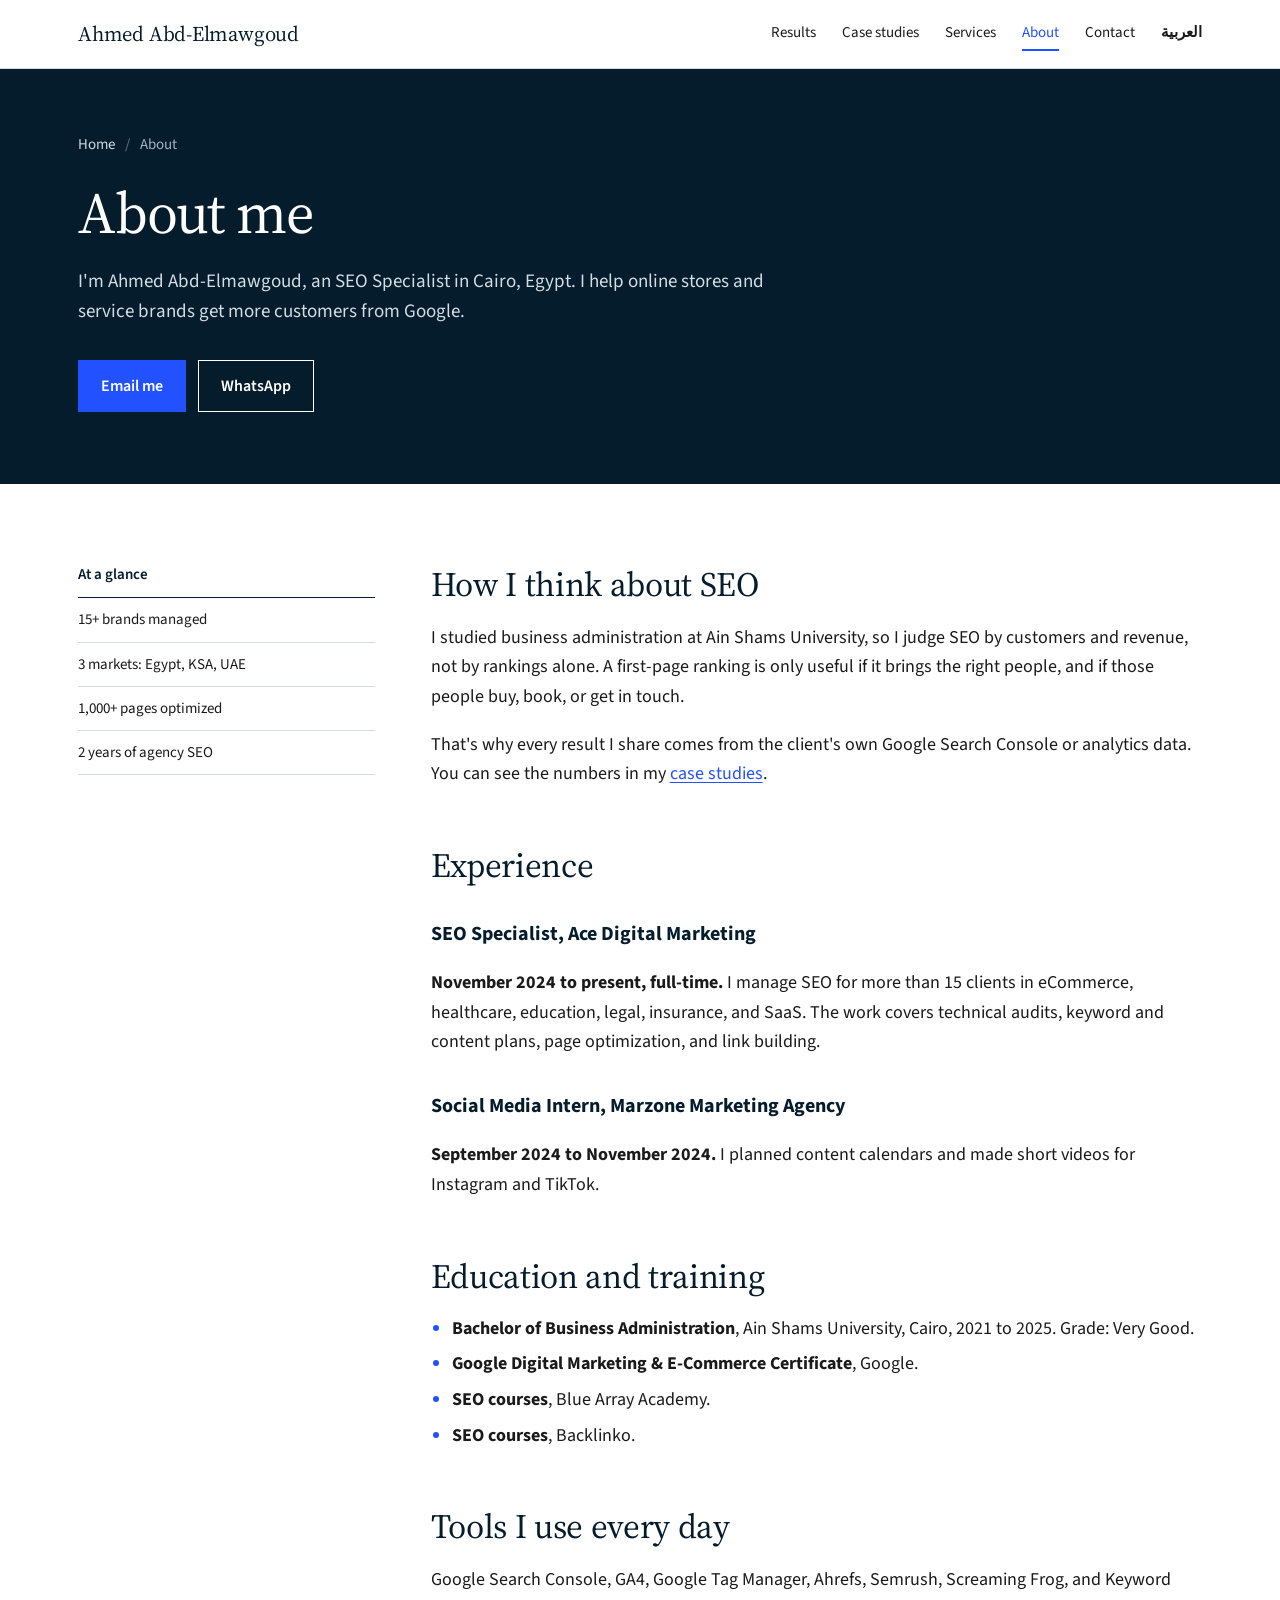
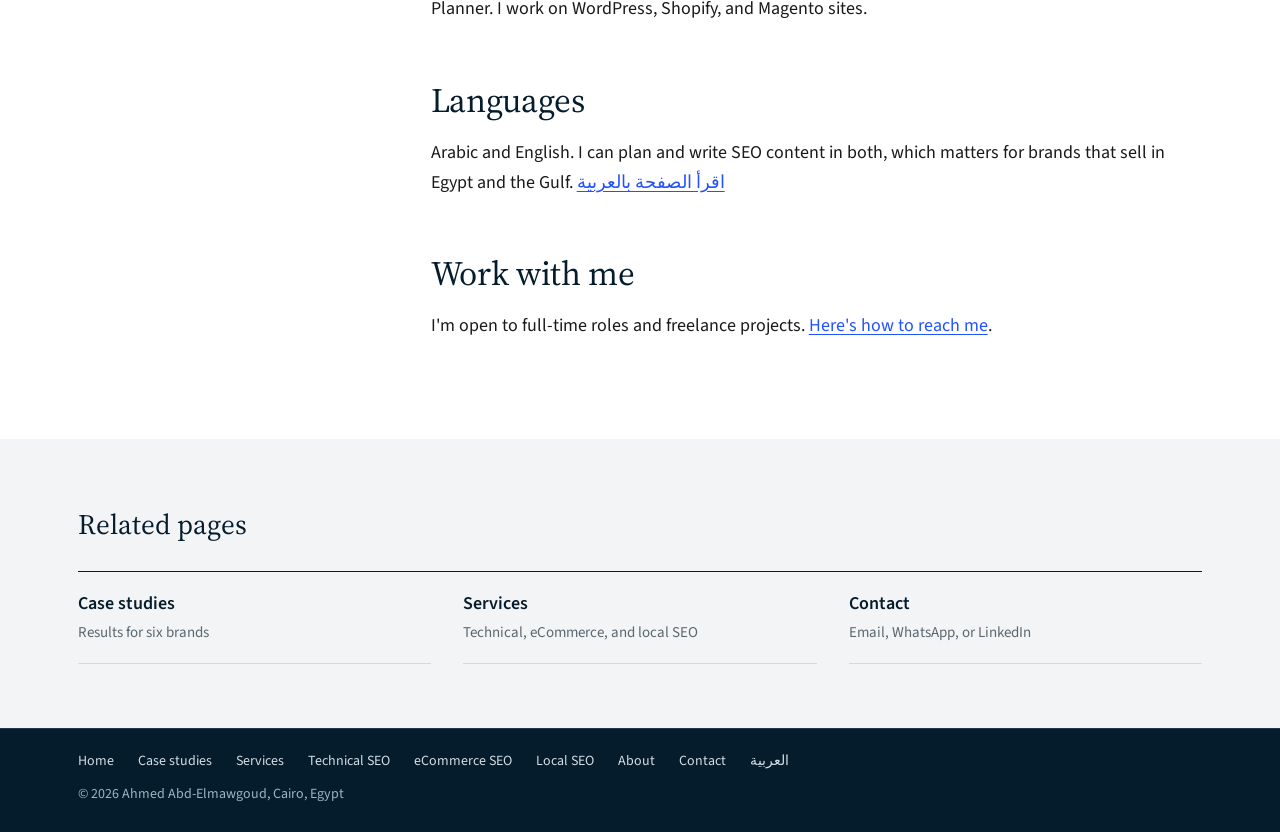
==== commit 4f437dbf: "Performance: self-host subsetted fonts, remove render-blocking Google Fonts, font-display optional" ====
--- a/about/index.html
+++ b/about/index.html
@@ -16,9 +16,8 @@
 <meta name="twitter:card" content="summary">
 <meta name="theme-color" content="#051C2C">
 <link rel="icon" href="data:image/svg+xml,<svg xmlns='http://www.w3.org/2000/svg' viewBox='0 0 64 64'><rect width='64' height='64' fill='%23051C2C'/><rect x='0' y='56' width='64' height='8' fill='%232251FF'/><text x='32' y='42' font-size='28' font-family='Georgia,serif' fill='%23FFFFFF' text-anchor='middle'>AA</text></svg>">
-<link rel="preconnect" href="https://fonts.googleapis.com">
-<link rel="preconnect" href="https://fonts.gstatic.com" crossorigin>
-<link href="https://fonts.googleapis.com/css2?family=Source+Sans+3:wght@400;600;700&family=Source+Serif+4:opsz,wght@8..60,400;8..60,600&display=swap" rel="stylesheet">
+<link rel="preload" href="/assets/fonts/source-serif-4-latin.woff2" as="font" type="font/woff2" crossorigin>
+<link rel="preload" href="/assets/fonts/source-sans-3-latin.woff2" as="font" type="font/woff2" crossorigin>
 <link rel="stylesheet" href="/assets/site.css">
 <script type="application/ld+json">
 {"@context": "https://schema.org", "@graph": [{"@type": "ProfilePage", "url": "https://ahmedelmawgod.github.io/about/", "name": "About Ahmed Abd-Elmawgoud", "inLanguage": "en", "mainEntity": {"@id": "https://ahmedelmawgod.github.io/#person"}}, {"@type": "Person", "name": "Ahmed Abd-Elmawgoud", "url": "https://ahmedelmawgod.github.io/", "jobTitle": "SEO Specialist", "address": {"@type": "PostalAddress", "addressLocality": "Cairo", "addressCountry": "EG"}, "email": "mailto:ahmedelmawgod@gmail.com", "telephone": "+201146441648", "worksFor": {"@type": "Organization", "name": "Ace Digital Marketing"}, "alumniOf": {"@type": "CollegeOrUniversity", "name": "Ain Shams University"}, "hasCredential": [{"@type": "EducationalOccupationalCredential", "name": "Bachelor of Business Administration", "credentialCategory": "degree", "recognizedBy": {"@type": "CollegeOrUniversity", "name": "Ain Shams University"}}, {"@type": "EducationalOccupationalCredential", "name": "Google Digital Marketing & E-Commerce Certificate", "credentialCategory": "certificate", "recognizedBy": {"@type": "Organization", "name": "Google"}}], "knowsLanguage": ["ar", "en"], "sameAs": ["https://www.linkedin.com/in/ahmedelmawgod/"], "knowsAbout": ["Search Engine Optimization", "Technical SEO", "eCommerce SEO", "Local SEO", "Content Strategy"], "@id": "https://ahmedelmawgod.github.io/#person"}, {"@type": "BreadcrumbList", "itemListElement": [{"@type": "ListItem", "position": 1, "name": "Home", "item": "https://ahmedelmawgod.github.io/"}, {"@type": "ListItem", "position": 2, "name": "About", "item": "https://ahmedelmawgod.github.io/about/"}]}]}
--- a/assets/site.css
+++ b/assets/site.css
@@ -1,3 +1,7 @@
+@font-face{font-family:"Source Sans 3";font-style:normal;font-weight:400 700;font-display:optional;src:url(/assets/fonts/source-sans-3-latin.woff2) format("woff2");unicode-range:U+0000-00FF, U+0131, U+0152-0153, U+02BB-02BC, U+02C6, U+02DA, U+02DC, U+0304, U+0308, U+0329, U+2000-206F, U+20AC, U+2122, U+2191, U+2193, U+2212, U+2215, U+FEFF, U+FFFD}
+@font-face{font-family:"Source Serif 4";font-style:normal;font-weight:400 600;font-display:optional;src:url(/assets/fonts/source-serif-4-latin.woff2) format("woff2");unicode-range:U+0000-00FF, U+0131, U+0152-0153, U+02BB-02BC, U+02C6, U+02DA, U+02DC, U+0304, U+0308, U+0329, U+2000-206F, U+20AC, U+2122, U+2191, U+2193, U+2212, U+2215, U+FEFF, U+FFFD}
+@font-face{font-family:"Noto Sans Arabic";font-style:normal;font-weight:400 700;font-display:optional;src:url(/assets/fonts/noto-sans-arabic.woff2) format("woff2");unicode-range:U+0600-06FF, U+0750-077F, U+0870-0891, U+0897-08E1, U+08E3-08FF, U+200C-200E, U+2010-2011, U+204F, U+2E41, U+FB50-FDFF, U+FE70-FE74, U+FE76-FEFC, U+102E0-102FB, U+10E60-10E7E, U+10EC2-10EC7, U+10EC9-10EEE, U+10EF0-10EFF, U+1EE00-1EE03, U+1EE05-1EE1F, U+1EE21-1EE22, U+1EE24, U+1EE27, U+1EE29-1EE32, U+1EE34-1EE37, U+1EE39, U+1EE3B, U+1EE42, U+1EE47, U+1EE49, U+1EE4B, U+1EE4D-1EE4F, U+1EE51-1EE52, U+1EE54, U+1EE57, U+1EE59, U+1EE5B, U+1EE5D, U+1EE5F, U+1EE61-1EE62, U+1EE64, U+1EE67-1EE6A, U+1EE6C-1EE72, U+1EE74-1EE77, U+1EE79-1EE7C, U+1EE7E, U+1EE80-1EE89, U+1EE8B-1EE9B, U+1EEA1-1EEA3, U+1EEA5-1EEA9, U+1EEAB-1EEBB, U+1EEF0-1EEF1}
+@font-face{font-family:"Noto Naskh Arabic";font-style:normal;font-weight:400 600;font-display:optional;src:url(/assets/fonts/noto-naskh-arabic.woff2) format("woff2");unicode-range:U+0600-06FF, U+0750-077F, U+0870-0891, U+0897-08E1, U+08E3-08FF, U+200C-200E, U+2010-2011, U+204F, U+2E41, U+FB50-FDFF, U+FE70-FE74, U+FE76-FEFC, U+102E0-102FB, U+10E60-10E7E, U+10EC2-10EC7, U+10EC9-10EEE, U+10EF0-10EFF, U+1EE00-1EE03, U+1EE05-1EE1F, U+1EE21-1EE22, U+1EE24, U+1EE27, U+1EE29-1EE32, U+1EE34-1EE37, U+1EE39, U+1EE3B, U+1EE42, U+1EE47, U+1EE49, U+1EE4B, U+1EE4D-1EE4F, U+1EE51-1EE52, U+1EE54, U+1EE57, U+1EE59, U+1EE5B, U+1EE5D, U+1EE5F, U+1EE61-1EE62, U+1EE64, U+1EE67-1EE6A, U+1EE6C-1EE72, U+1EE74-1EE77, U+1EE79-1EE7C, U+1EE7E, U+1EE80-1EE89, U+1EE8B-1EE9B, U+1EEA1-1EEA3, U+1EEA5-1EEA9, U+1EEAB-1EEBB, U+1EEF0-1EEF1}
 :root{
   --navy:#051C2C;
   --navy-2:#0B2A40;
@@ -332,6 +336,8 @@
 .lang{font-weight:600}
 [dir="rtl"] body{font-family:"Noto Sans Arabic","Segoe UI",Tahoma,sans-serif}
 [dir="rtl"] .hero h1,[dir="rtl"] .sec-head h2,[dir="rtl"] .contact h2,[dir="rtl"] .page-hero h1,[dir="rtl"] .glance dt{font-family:"Noto Naskh Arabic",Georgia,serif;letter-spacing:0}
+[dir="rtl"] .skip{left:auto;right:-9999px}
+[dir="rtl"] .skip:focus{right:16px}
 [dir="rtl"] .glance div{grid-template-columns:5.6em 1fr}
 [dir="rtl"] .channels a{text-align:left;direction:ltr}
 [dir="rtl"] .crumbs li+li::before{margin-right:0;margin-left:10px}
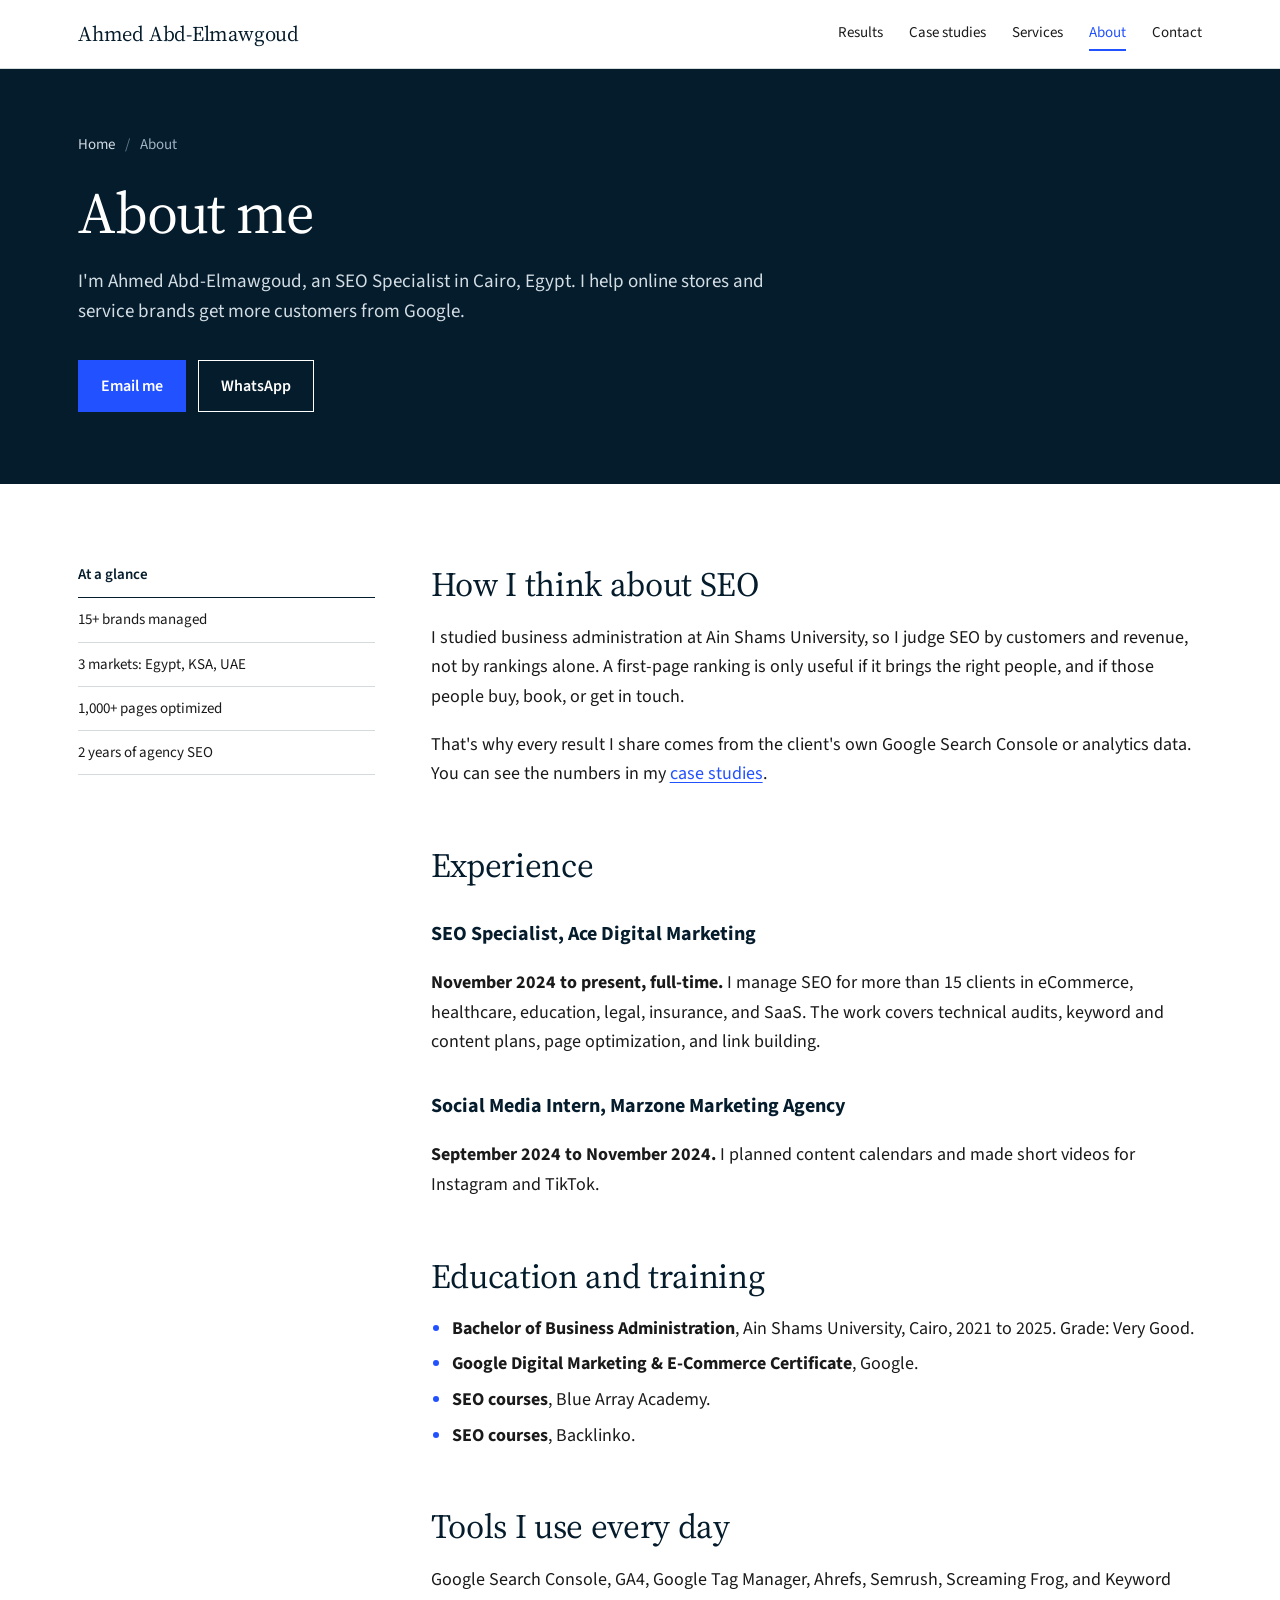
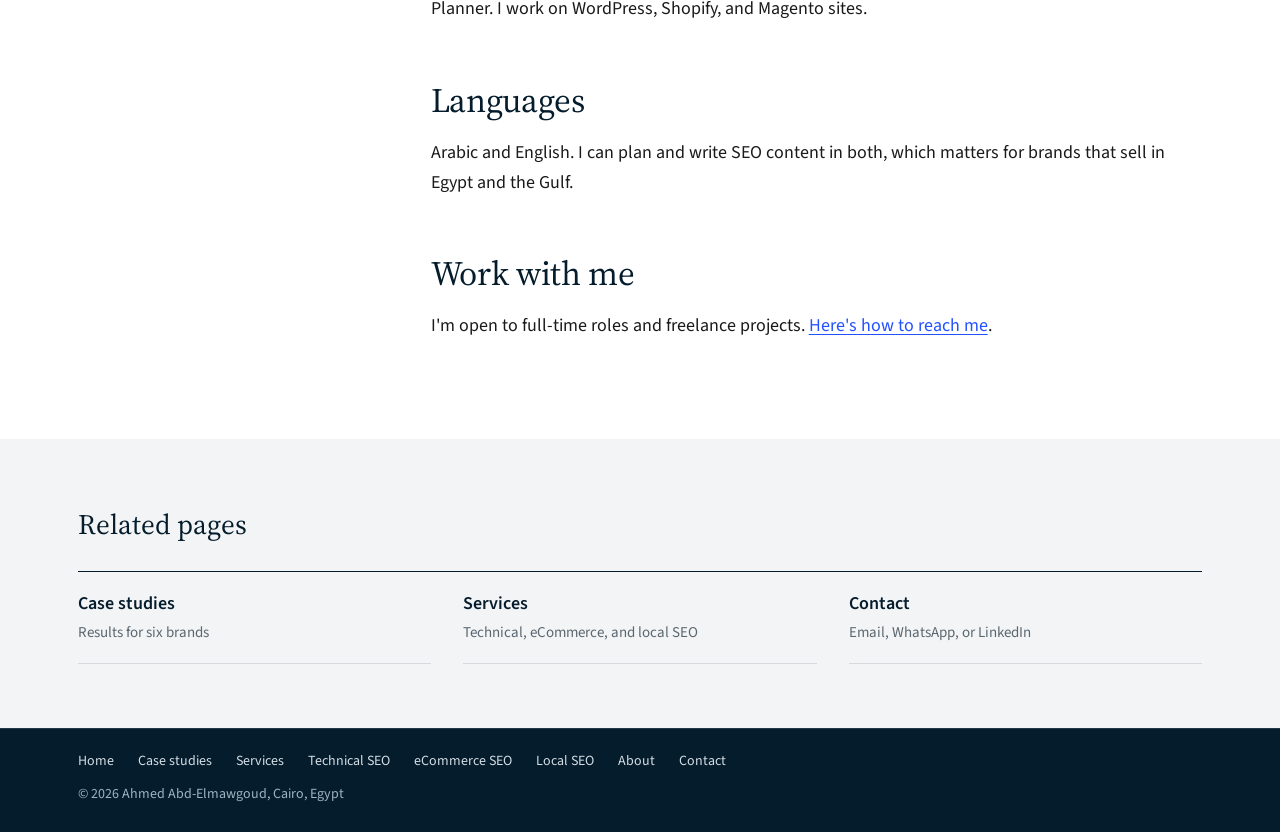
==== commit 541d43de: "Remove Arabic page, hreflang, Arabic links and fonts" ====
--- a/about/index.html
+++ b/about/index.html
@@ -35,7 +35,6 @@
       <a href="/services/">Services</a>
       <a href="/about/" class="active" aria-current="page">About</a>
       <a href="/contact/">Contact</a>
-      <a class="lang" href="/ar/" hreflang="ar" lang="ar">العربية</a>
     </nav>
     </div>
   </div>
@@ -87,7 +86,7 @@
         <p>Google Search Console, GA4, Google Tag Manager, Ahrefs, Semrush, Screaming Frog, and Keyword Planner. I work on WordPress, Shopify, and Magento sites.</p>
 
         <h2>Languages</h2>
-        <p>Arabic and English. I can plan and write SEO content in both, which matters for brands that sell in Egypt and the Gulf. <a href="/ar/" hreflang="ar" lang="ar">اقرأ الصفحة بالعربية</a></p>
+        <p>Arabic and English. I can plan and write SEO content in both, which matters for brands that sell in Egypt and the Gulf.</p>
 
         <h2>Work with me</h2>
         <p>I'm open to full-time roles and freelance projects. <a href="/contact/">Here's how to reach me</a>.</p>
@@ -107,7 +106,7 @@
 </main>
 <footer class="site-foot">
   <div class="wrap">
-    <nav class="foot-links" aria-label="Footer"><a href="/">Home</a><a href="/case-studies/">Case studies</a><a href="/services/">Services</a><a href="/services/technical-seo/">Technical SEO</a><a href="/services/ecommerce-seo/">eCommerce SEO</a><a href="/services/local-seo/">Local SEO</a><a href="/about/">About</a><a href="/contact/">Contact</a><a href="/ar/" hreflang="ar" lang="ar">العربية</a></nav>
+    <nav class="foot-links" aria-label="Footer"><a href="/">Home</a><a href="/case-studies/">Case studies</a><a href="/services/">Services</a><a href="/services/technical-seo/">Technical SEO</a><a href="/services/ecommerce-seo/">eCommerce SEO</a><a href="/services/local-seo/">Local SEO</a><a href="/about/">About</a><a href="/contact/">Contact</a></nav>
     <div>© 2026 Ahmed Abd-Elmawgoud, Cairo, Egypt</div>
   </div>
 </footer>
--- a/assets/site.css
+++ b/assets/site.css
@@ -1,7 +1,5 @@
 @font-face{font-family:"Source Sans 3";font-style:normal;font-weight:400 700;font-display:optional;src:url(/assets/fonts/source-sans-3-latin.woff2) format("woff2");unicode-range:U+0000-00FF, U+0131, U+0152-0153, U+02BB-02BC, U+02C6, U+02DA, U+02DC, U+0304, U+0308, U+0329, U+2000-206F, U+20AC, U+2122, U+2191, U+2193, U+2212, U+2215, U+FEFF, U+FFFD}
 @font-face{font-family:"Source Serif 4";font-style:normal;font-weight:400 600;font-display:optional;src:url(/assets/fonts/source-serif-4-latin.woff2) format("woff2");unicode-range:U+0000-00FF, U+0131, U+0152-0153, U+02BB-02BC, U+02C6, U+02DA, U+02DC, U+0304, U+0308, U+0329, U+2000-206F, U+20AC, U+2122, U+2191, U+2193, U+2212, U+2215, U+FEFF, U+FFFD}
-@font-face{font-family:"Noto Sans Arabic";font-style:normal;font-weight:400 700;font-display:optional;src:url(/assets/fonts/noto-sans-arabic.woff2) format("woff2");unicode-range:U+0600-06FF, U+0750-077F, U+0870-0891, U+0897-08E1, U+08E3-08FF, U+200C-200E, U+2010-2011, U+204F, U+2E41, U+FB50-FDFF, U+FE70-FE74, U+FE76-FEFC, U+102E0-102FB, U+10E60-10E7E, U+10EC2-10EC7, U+10EC9-10EEE, U+10EF0-10EFF, U+1EE00-1EE03, U+1EE05-1EE1F, U+1EE21-1EE22, U+1EE24, U+1EE27, U+1EE29-1EE32, U+1EE34-1EE37, U+1EE39, U+1EE3B, U+1EE42, U+1EE47, U+1EE49, U+1EE4B, U+1EE4D-1EE4F, U+1EE51-1EE52, U+1EE54, U+1EE57, U+1EE59, U+1EE5B, U+1EE5D, U+1EE5F, U+1EE61-1EE62, U+1EE64, U+1EE67-1EE6A, U+1EE6C-1EE72, U+1EE74-1EE77, U+1EE79-1EE7C, U+1EE7E, U+1EE80-1EE89, U+1EE8B-1EE9B, U+1EEA1-1EEA3, U+1EEA5-1EEA9, U+1EEAB-1EEBB, U+1EEF0-1EEF1}
-@font-face{font-family:"Noto Naskh Arabic";font-style:normal;font-weight:400 600;font-display:optional;src:url(/assets/fonts/noto-naskh-arabic.woff2) format("woff2");unicode-range:U+0600-06FF, U+0750-077F, U+0870-0891, U+0897-08E1, U+08E3-08FF, U+200C-200E, U+2010-2011, U+204F, U+2E41, U+FB50-FDFF, U+FE70-FE74, U+FE76-FEFC, U+102E0-102FB, U+10E60-10E7E, U+10EC2-10EC7, U+10EC9-10EEE, U+10EF0-10EFF, U+1EE00-1EE03, U+1EE05-1EE1F, U+1EE21-1EE22, U+1EE24, U+1EE27, U+1EE29-1EE32, U+1EE34-1EE37, U+1EE39, U+1EE3B, U+1EE42, U+1EE47, U+1EE49, U+1EE4B, U+1EE4D-1EE4F, U+1EE51-1EE52, U+1EE54, U+1EE57, U+1EE59, U+1EE5B, U+1EE5D, U+1EE5F, U+1EE61-1EE62, U+1EE64, U+1EE67-1EE6A, U+1EE6C-1EE72, U+1EE74-1EE77, U+1EE79-1EE7C, U+1EE7E, U+1EE80-1EE89, U+1EE8B-1EE9B, U+1EEA1-1EEA3, U+1EEA5-1EEA9, U+1EEAB-1EEBB, U+1EEF0-1EEF1}
 :root{
   --navy:#051C2C;
   --navy-2:#0B2A40;
@@ -334,13 +332,6 @@
 .foot-links a{color:#D3DDE4;text-decoration:none}
 .foot-links a:hover{color:#fff;text-decoration:underline}
 .lang{font-weight:600}
-[dir="rtl"] body{font-family:"Noto Sans Arabic","Segoe UI",Tahoma,sans-serif}
-[dir="rtl"] .hero h1,[dir="rtl"] .sec-head h2,[dir="rtl"] .contact h2,[dir="rtl"] .page-hero h1,[dir="rtl"] .glance dt{font-family:"Noto Naskh Arabic",Georgia,serif;letter-spacing:0}
-[dir="rtl"] .skip{left:auto;right:-9999px}
-[dir="rtl"] .skip:focus{right:16px}
-[dir="rtl"] .glance div{grid-template-columns:5.6em 1fr}
-[dir="rtl"] .channels a{text-align:left;direction:ltr}
-[dir="rtl"] .crumbs li+li::before{margin-right:0;margin-left:10px}
 @media (max-width:960px){
   .layout{grid-template-columns:1fr;gap:32px}
   .side .sticky{position:static}
